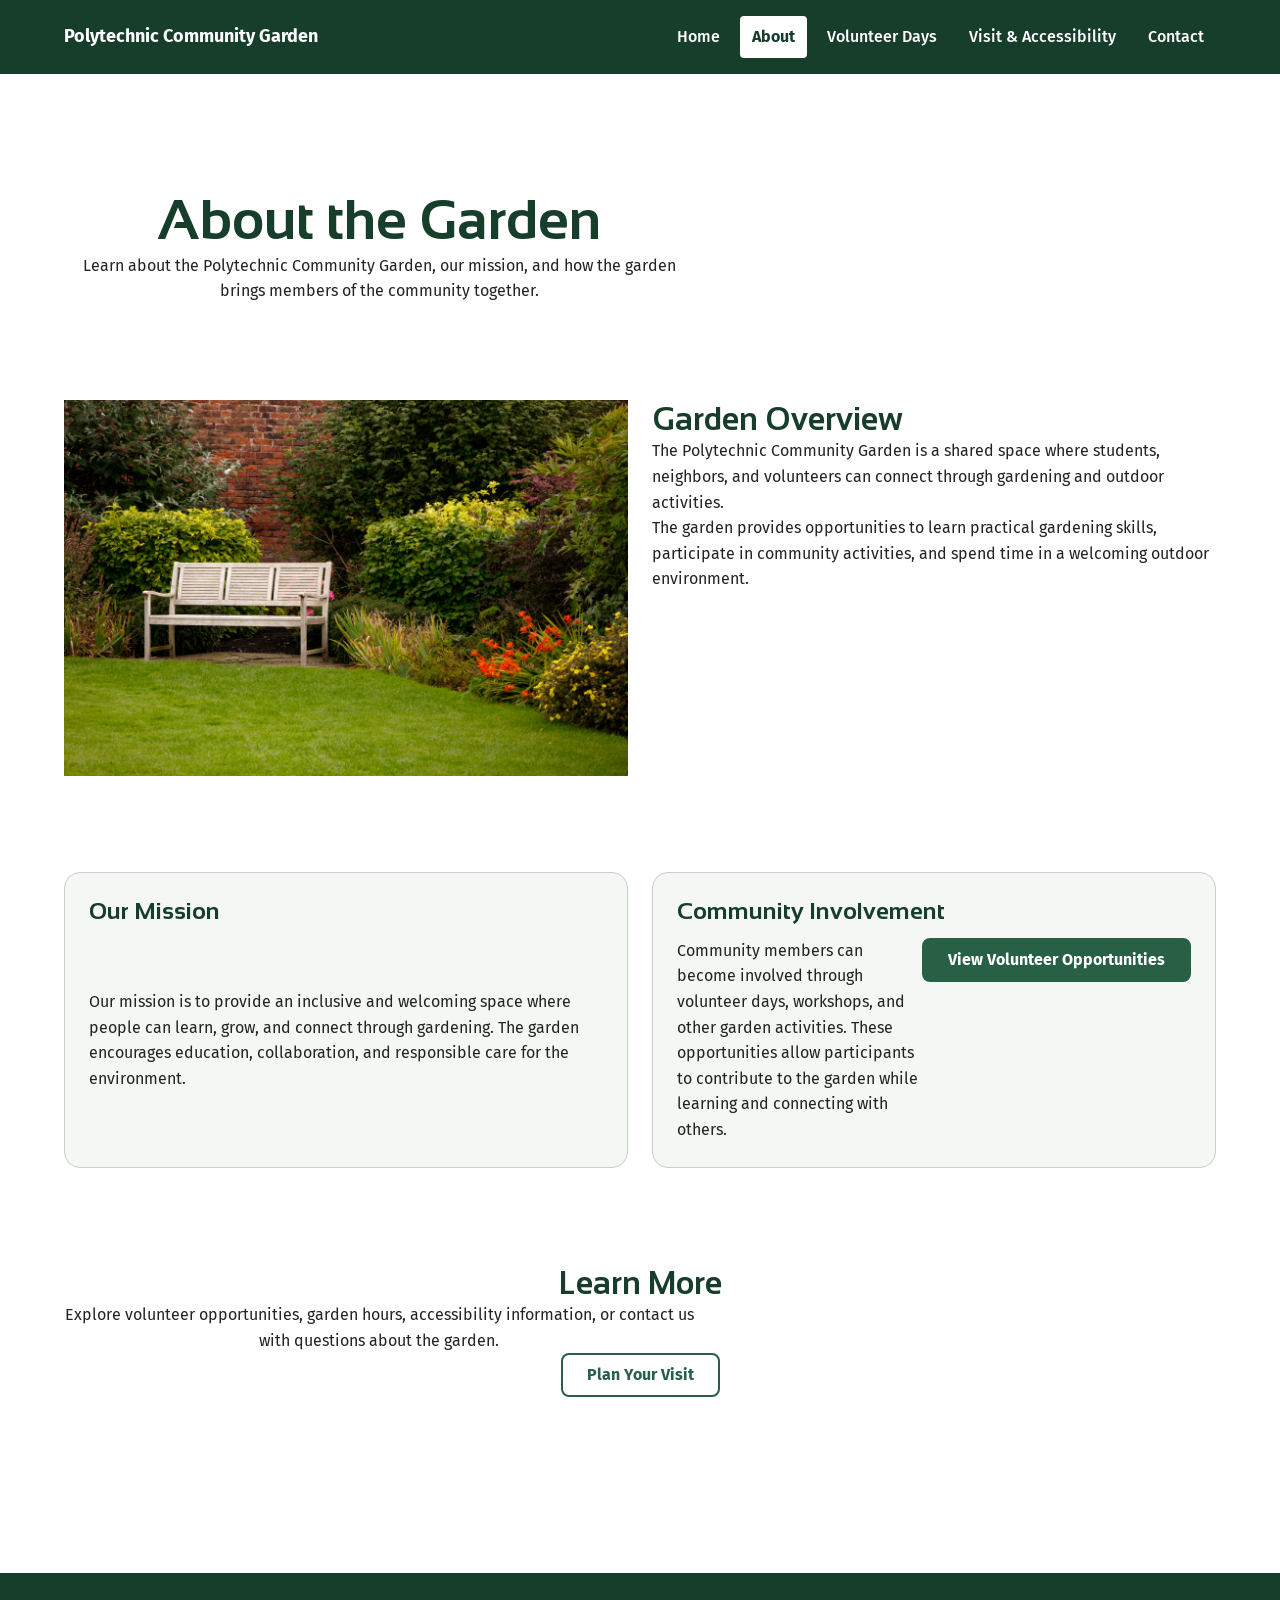
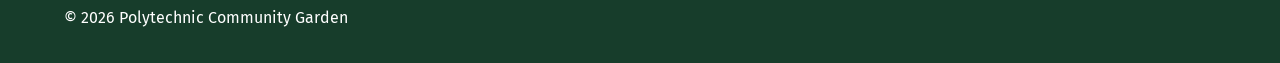
==== about.html @ c55fcea5 "Added about page + image" ====
<!DOCTYPE html>
<html lang="en">
<head>
  <meta charset="UTF-8">
  <meta name="viewport" content="width=device-width, initial-scale=1.0">
  <meta name="description" content="About Polytechnic Community Garden.">
  <title>Polytechnic Community Garden | About </title>
  <link rel="stylesheet" href="styles.css">
</head>

<body>
  <header class="site-header">
    <div class="container site-header__inner">
      <a class="site-brand" href="index.html">Polytechnic Community Garden</a>

      <nav class="site-nav" aria-label="Main navigation">
        <ul class="site-nav__list">
          <li><a class="site-nav__link" href="index.html">Home</a></li>
          <li><a class="site-nav__link" href="about.html" aria-current="page" >About</a></li>
          <li><a class="site-nav__link" href="volunteer.html">Volunteer Days</a></li>
          <li><a class="site-nav__link" href="visit.html">Visit &amp; Accessibility</a></li>
          <li><a class="site-nav__link" href="contact.html">Contact</a></li>
        </ul>
      </nav>
    </div>
  </header>

  
   <main class="site-main" id="main-content">

    <!-- Page Introduction -->
        <section class="section" aria-labelledby="about-title">
            <div class="container">
            <div class="hero-content">
                <h1 id="about-title">About the Garden</h1>
                <p>
                Learn about the Polytechnic Community Garden, our mission,
                and how the garden brings members of the community together.
                </p>
            </div>
            </div>
        </section>

        <!-- Garden Overview -->
        <section class="section" aria-labelledby="overview-title">
            <div class="container content-grid">

            <div>
                <img
                src="assets/bench.jpg"
                alt="Wooden bench surrounded by green shrubs and colorful flowers in a garden"
                width="800"
                height="600">
            </div>

            <div>
                <h2 id="overview-title">Garden Overview</h2>
                <p>
                The Polytechnic Community Garden is a shared space where
                students, neighbors, and volunteers can connect through
                gardening and outdoor activities.
                </p>
                <p>
                The garden provides opportunities to learn practical gardening
                skills, participate in community activities, and spend time
                in a welcoming outdoor environment.
                </p>
            </div>

            </div>
        </section>

        <!-- Mission and Community Involvement -->
        <section class="section" aria-label="Garden mission and community involvement">
            <div class="container card-grid">

            <article class="card">
                <h2 class="card__title">Our Mission</h2>
                <p>
                Our mission is to provide an inclusive and welcoming space
                where people can learn, grow, and connect through gardening.
                The garden encourages education, collaboration, and responsible
                care for the environment.
                </p>
            </article>

            <article class="card">
                <h2 class="card__title">Community Involvement</h2>
                <p>
                Community members can become involved through volunteer days,
                workshops, and other garden activities. These opportunities
                allow participants to contribute to the garden while learning
                and connecting with others.
                </p>

                <a class="button" href="volunteer.html">
                View Volunteer Opportunities
                </a>
            </article>

            </div>
        </section>

        <!-- Additional Information -->
        <section class="section">
            <div class="container u-text-center">
            <h2>Learn More</h2>
            <p>
                Explore volunteer opportunities, garden hours, accessibility
                information, or contact us with questions about the garden.
            </p>

            <a class="button button--secondary" href="visit.html">
                Plan Your Visit
            </a>
            </div>
        </section>

    </main>
  
   <footer class="site-footer">
    <div class="container">
      <p>&copy; 2026 Polytechnic Community Garden</p>
    </div>
  </footer>
</body>
</html>
---- styles.css ----
/* Polytechnic Community Garden - Combined production stylesheet */
/* Order: reset -> base -> layout -> components -> utilities -> states -> overrides -> print */
@layer reset, base, layout, components, utilities, states, overrides;


/* ===== RESET ===== */
@layer reset {
  *, *::before, *::after { 
   box-sizing: border-box; 
  }
 
  html { 
   -webkit-text-size-adjust: 100%; 
  }
 
  body, 
  h1, 
  h2, 
  h3, 
  p, 
  ul,
  ol, 
  figure { 
   margin: 0; 
  }
 
  ul, 
  ol { 
   padding: 0; 
  }
 
  img, 
  picture { 
   display: block; 
   max-width: 100%; 
  }
 
  img { 
   height: auto; 
  }
 
  button, 
  input,  
  select, 
  textarea { 
   font: inherit; 
   color: inherit; 
  }
 
  table { 
   border-collapse: collapse; 
   border-spacing: 0; 
  }
}

/* ===== WEB FONTS =====
   Source: Google Fonts
   License: SIL Open Font License 1.1
   Format: WOFF2
   Loading: font-display: swap
*/

@font-face {
  font-family: "Fira Sans";
  src: url("assets/fonts/FiraSans-Light.woff2") format("woff2");
  font-weight: 300;
  font-style: normal;
  font-display: swap;
}

@font-face {
  font-family: "Fira Sans";
  src: url("assets/fonts/FiraSans-Regular.woff2") format("woff2");
  font-weight: 400;
  font-style: normal;
  font-display: swap;
}

@font-face {
  font-family: "Fira Sans";
  src: url("assets/fonts/FiraSans-Medium.woff2") format("woff2");
  font-weight: 500;
  font-style: normal;
  font-display: swap;
}

@font-face {
  font-family: "Fira Sans";
  src: url("assets/fonts/FiraSans-Bold.woff2") format("woff2");
  font-weight: 700;
  font-style: normal;
  font-display: swap;
}

@font-face {
  font-family: "Sansation";
  src: url("assets/fonts/Sansation-Light.woff2") format("woff2");
  font-weight: 300;
  font-style: normal;
  font-display: swap;
}

@font-face {
  font-family: "Sansation";
  src: url("assets/fonts/Sansation-Regular.woff2") format("woff2");
  font-weight: 400;
  font-style: normal;
  font-display: swap;
}

@font-face {
  font-family: "Sansation";
  src: url("assets/fonts/Sansation-Bold.woff2") format("woff2");
  font-weight: 700;
  font-style: normal;
  font-display: swap;
}

/* ===== BASE ===== */
@layer base {
  :root {
    --color-primary-900: #173d2b;
    --color-primary-700: #276044;
    --color-primary-500: #3f7d58;
    --color-primary-100: #e7f0e9;
    --color-accent-700: #76521d;
    --color-accent-100: #f5ead5;
    --color-text: #202520;
    --color-text-muted: #59625b;
    --color-background: #ffffff;
    --color-surface: #f5f7f4;
    --color-border: #c9d0ca;
    --color-error: #a32929;
    --color-success: #28613d;
    --font-family-base: "Fira Sans", Arial, Helvetica, sans-serif;
    --font-family-heading: "Sansation", Arial, Helvetica, sans-serif;
    --font-size-sm: .875rem;
    --font-size-base: 1rem;
    --font-size-md: 1.125rem;
    --font-size-lg: 1.5rem;
    --font-size-xl: 2rem;
    --font-size-2xl: clamp(2rem, 5vw, 3.5rem);
    --line-height-tight: 1.2;
    --line-height-base: 1.6;
    --space-1: .25rem;
    --space-2: .5rem;
    --space-3: .75rem;
    --space-4: 1rem;
    --space-5: 1.5rem;
    --space-6: 2rem;
    --space-7: 3rem;
    --space-8: 4rem;
    --radius-sm: .25rem;
    --radius-md: .5rem;
    --radius-lg: 1rem;
    --content-width: 72rem;
    --content-width-narrow: 48rem;
    --focus-color: #155eef;
    --focus-width: .1875rem;
    --focus-offset: .1875rem;
    --card-background: var(--color-surface);
    --card-border: var(--color-border);
    --card-radius: var(--radius-lg);
    --card-padding: var(--space-5);
  }
  html { color-scheme: light; scroll-behavior: smooth; }
  body {
   min-height: 100vh;
   background: var(--color-background); 
   color: var(--color-text); 
   font-family: var(--font-family-base); font-size: var(--font-size-base); line-height: var(--line-height-base); }
  
  h1, h2, h3 { 
   font-family: var(--font-family-heading);
   color: var(--color-primary-900);
   line-height: var(--line-height-tight);
    }
  
  h1 { font-size: var(--font-size-2xl); }
  h2 { font-size: var(--font-size-xl); }
  h3 { font-size: var(--font-size-lg); }
  p { max-width: 70ch; }
  
  a { 
    color: var(--color-primary-700); text-decoration-thickness: .1em; text-underline-offset: .15em; 
  }
}

/* ===== LAYOUT ===== */
@layer layout {
  .container { 
   width: min(100% - 2rem, var(--content-width)); margin-inline: auto; 
  }
 
  .container--narrow { 
   width: min(100% - 2rem, var(--content-width-narrow)); 
   margin-inline: auto; 
  }
 
  .site-main {
   padding-block: var(--space-6); 
  }
 
  .section { 
   padding-block: var(--space-7); 
  }
 
  .stack, 
  .content-grid, 
  .card-grid { 
   display: grid; gap: var(--space-5);
  }
 
  .content-grid, 
  .card-grid {
   grid-template-columns: 1fr;
  }
 
  @media (min-width: 48rem) {
    .content-grid, 
    .card-grid { 
     grid-template-columns: repeat(2, minmax(0, 1fr)); 
    }
  }
  @media (min-width: 64rem) {
    .card-grid { 
      grid-template-columns:repeat(auto-fit,minmax(18rem,1fr));
    }
    .site-main { 
     padding-block: var(--space-8); 
    }
  }
}


/* ===== COMPONENTS ===== */
@layer components {
  .site-header { 
   background: var(--color-primary-900); 
   color: var(--color-background);
  }
  .hero {
   display: grid;
   gap: var(--space-5);
   justify-items: center;
  }
 
 .hero-content {
   text-align: center;
   max-width: 70ch;
  }
 
 .hero-image img {
   max-width: 100%;
   height: auto;
   border-radius: var(--radius-md);
  }
 
  .site-header__inner { 
   display: flex; 
   flex-wrap: wrap; 
   align-items: center; 
   justify-content: space-between; 
   gap: var(--space-4); 
   padding-block: var(--space-4); 
  }
 
  .site-brand { 
   color: inherit; 
   font-size: var(--font-size-md); 
   font-weight: 700; 
   text-decoration: none; 
  }
 
  .site-nav__list { 
   display: flex; 
   flex-wrap: wrap; 
   gap: var(--space-2); 
   list-style: none; 
  }
 
  .site-nav__link { 
   display: inline-block; 
   padding: var(--space-2) var(--space-3); 
   border-radius: var(--radius-sm); 
   color: inherit; 
   text-decoration: none; 
   font-weight:500;
  }
 
  .card { 
   padding: var(--card-padding); 
   border: 1px solid var(--card-border); 
   border-radius: var(--card-radius); 
   background: var(--card-background); 
  }
 
  .card > * + * { 
   margin-top: var(--space-3); 
  }

  @supports (container-type:inline-size){

    .card-grid{
      container-type:inline-size;
    }

  }

 @container (min-width:30rem){
  .card{
    display:grid;
    grid-template-columns:1fr auto;
    align-items:start;
  }
  .card__title{
    grid-column:1 / -1;
  }

}
 
  .card__title { 
   font-size: var(--font-size-lg); 
  }

   /* Decorative section icon */
  .section-icon {
    width: 2rem;
    height: 2rem;
    vertical-align: middle;
    margin-right: var(--space-2);
  }

  .button { 
   display: inline-flex; 
   align-items: center; 
   justify-content: center; 
   min-height: 2.75rem; 
   padding: var(--space-3) var(--space-5); 
   border: 2px solid var(--color-primary-700); 
   border-radius: var(--radius-md); 
   background: var(--color-primary-700); 
   color: #fff; 
   font-weight: 700; 
   line-height: 1; 
   text-decoration: none; 
   cursor: pointer; 
  }
 
  .button--secondary { 
   background: transparent; 
   color: var(--color-primary-700); 
  }
 
  .callout { 
   padding: var(--space-5); 
   border-inline-start: .3rem solid var(--color-primary-500); 
   background: var(--color-primary-100); 
  }
 
  .callout > * + * { 
   margin-top: var(--space-2); 
  }
 
  .callout--warning { 
   border-inline-start-color: var(--color-accent-700); 
   background: var(--color-accent-100); 
  }
 
  .form { 
   display: grid; 
   gap: var(--space-5); 
  }
 
  .form-field { 
   display: grid; 
   gap: var(--space-2); 
  }
 
  .form-field__label { 
   font-weight: 700; 
  }
 
  .form-field__required { 
   color: var(--color-error); 
  }
 
  .form-field__control { 
   width: 100%; 
   min-height: 2.75rem; 
   padding: var(--space-3); 
   border: 1px solid var(--color-border); 
   border-radius: var(--radius-sm); 
   background: var(--color-background); 
  }
 
  textarea.form-field__control { 
   min-height: 8rem; 
   resize: vertical; 
  }
 
  .form-field__help { 
   color: var(--color-text-muted); 
   font-size: var(--font-size-sm); 
  }
 
  .table-wrapper { 
   max-width: 100%; 
   overflow-x: auto; 
  }
 
  .data-table { 
   width: 100%; 
   border: 1px solid var(--color-border); 
  }
 
  .data-table th,
 .data-table td { 
  padding: var(--space-3); 
  border-bottom: 1px solid var(--color-border); 
  text-align: left; 
  vertical-align: top; 
 }
 
  .data-table th { 
   background: var(--color-primary-100); 
   color: var(--color-primary-900); 
  }
 
  .data-table tbody tr:last-child td { 
   border-bottom: 0; 
  }
  .site-footer { 
   margin-top: var(--space-8); 
   padding-block: var(--space-6); 
   background: var(--color-primary-900); 
   color: #fff; 
  }
 
  .site-footer a { 
   color: inherit;
  }
}


/* ===== UTILITIES ===== */
@layer utilities {
  .u-visually-hidden { 
   position: absolute !important; 
   width: 1px !important; 
   height: 1px !important; 
   padding: 0 !important; 
   margin: -1px !important; 
   overflow: hidden !important; 
   clip-path: inset(50%) !important;
   clip: rect(0, 0, 0, 0) !important; 
   white-space: nowrap !important; 
   border: 0 !important; 
  }
 
  .u-text-center { 
   text-align: center !important; 
  }
 
  .u-flow > * + * { 
   margin-top: var(--space-4) !important; 
  }
 
  .u-margin-top-0 { 
   margin-top: 0 !important; 
  }
 
  .u-full-width { 
   width: 100% !important; 
  }
}


/* ===== STATES ===== */
@layer states {
  :where(a, button, input, select, textarea, summary):focus-visible {
   outline: var(--focus-width) solid var(--focus-color); 
   outline-offset: var(--focus-offset); 
  }
 
  .site-nav__link:hover { 
   background: rgb(255 255 255 / 15%); 
  }
 
  .site-nav__link[aria-current="page"] { 
   background: var(--color-background); 
   color: var(--color-primary-900); 
   font-weight: 700; 
  }
 
  .button:hover { 
   background: var(--color-primary-900); 
   border-color: var(--color-primary-900); 
  }
 
  .button--secondary:hover { 
   background: var(--color-primary-100); 
   color: var(--color-primary-900); 
  }
 
  .form-field__control:focus-visible { 
   border-color: var(--focus-color); 
  }
 
  .form-field__control:user-invalid { 
   border-color: var(--color-error); 
  }
 
  .button:disabled, 
 .form-field__control:disabled { 
  cursor: not-allowed; 
  opacity: .6; 
 }
}


/* ===== OVERRIDES ===== */
@layer overrides {
}


/* ===== PRINT ===== */
@media (prefers-reduced-motion: reduce){
  html{
    scroll-behavior:auto;
  }
  *,
  *::before,
  *::after{
    animation:none !important;
    transition:none !important;
  }

}

@media print {
  @page { margin: 1.5cm; }
  body { 
   background: #fff; 
   color: #000; 
   font-family: Georgia, "Times New Roman", serif; 
   font-size: 11pt; 
   line-height: 1.4; 
  }
 
  .site-header, 
  .site-nav, 
  .site-footer, 
  .button, 
  .no-print { 
   display: none !important; 
  }
 
  .container, 
  .container--narrow { 
   width: 100%; 
   max-width: none; 
  }
 
  .site-main, 
  .section { 
   padding: 0; 
  }
 
  h1,
  h2, 
  h3 { 
   color: #000; 
   break-after: avoid; 
  }
 
  p,
  li, 
  table { 
   orphans: 3; 
   widows: 3;
  }
 
  .card, 
  .callout { 
    border: 1px solid #777; 
    background: transparent; 
    break-inside: avoid; 
  }
 
  .table-wrapper { 
   overflow: visible; 
  }
 
  .data-table { 
   font-size: 10pt; 
  }
 
  a { 
   color: #000; 
   text-decoration: underline; 
  }
 
  a[href^="http"]::after { 
   content: " (" attr(href) ")"; 
   font-size: .85em; 
  }
 
  img { 
   max-width: 100% !important; 
   break-inside: avoid; }
}

/* Contact Form */
.contact-form {
  max-width: 650px;
  margin-top: 2rem;
}

.form-field {
  display: flex;
  flex-direction: column;
  gap: 0.5rem;
  margin-bottom: 1.5rem;
}

.form-field label {
  font-weight: 600;
}

.form-field input,
.form-field textarea {
  width: 100%;
  padding: 0.75rem;
  border: 1px solid #767676;
  border-radius: 4px;
  font: inherit;
  background-color: #fff;
  color: #222;
}

.form-field textarea {
  resize: vertical;
  min-height: 120px;
}

/* Keyboard accessibility */
.form-field input:focus-visible,
.form-field textarea:focus-visible,
.contact-form button:focus-visible {
  outline: 3px solid #1a5f3c;
  outline-offset: 3px;
}

/* Submit Button */
.contact-form .button {
  padding: 0.75rem 1.5rem;
  border: 2px solid #1a5f3c;
  border-radius: 4px;
  background-color: #1a5f3c;
  color: #fff;
  font: inherit;
  font-weight: 600;
  cursor: pointer;
}

.contact-form .button:hover {
  background-color: #12472d;
  border-color: #12472d;
}

/* Responsive */
@media (max-width: 600px) {
  .contact-form {
    width: 100%;
  }

  .form-field input,
  .form-field textarea {
    box-sizing: border-box;
  }

  .contact-form .button {
    width: 100%;
  }

}
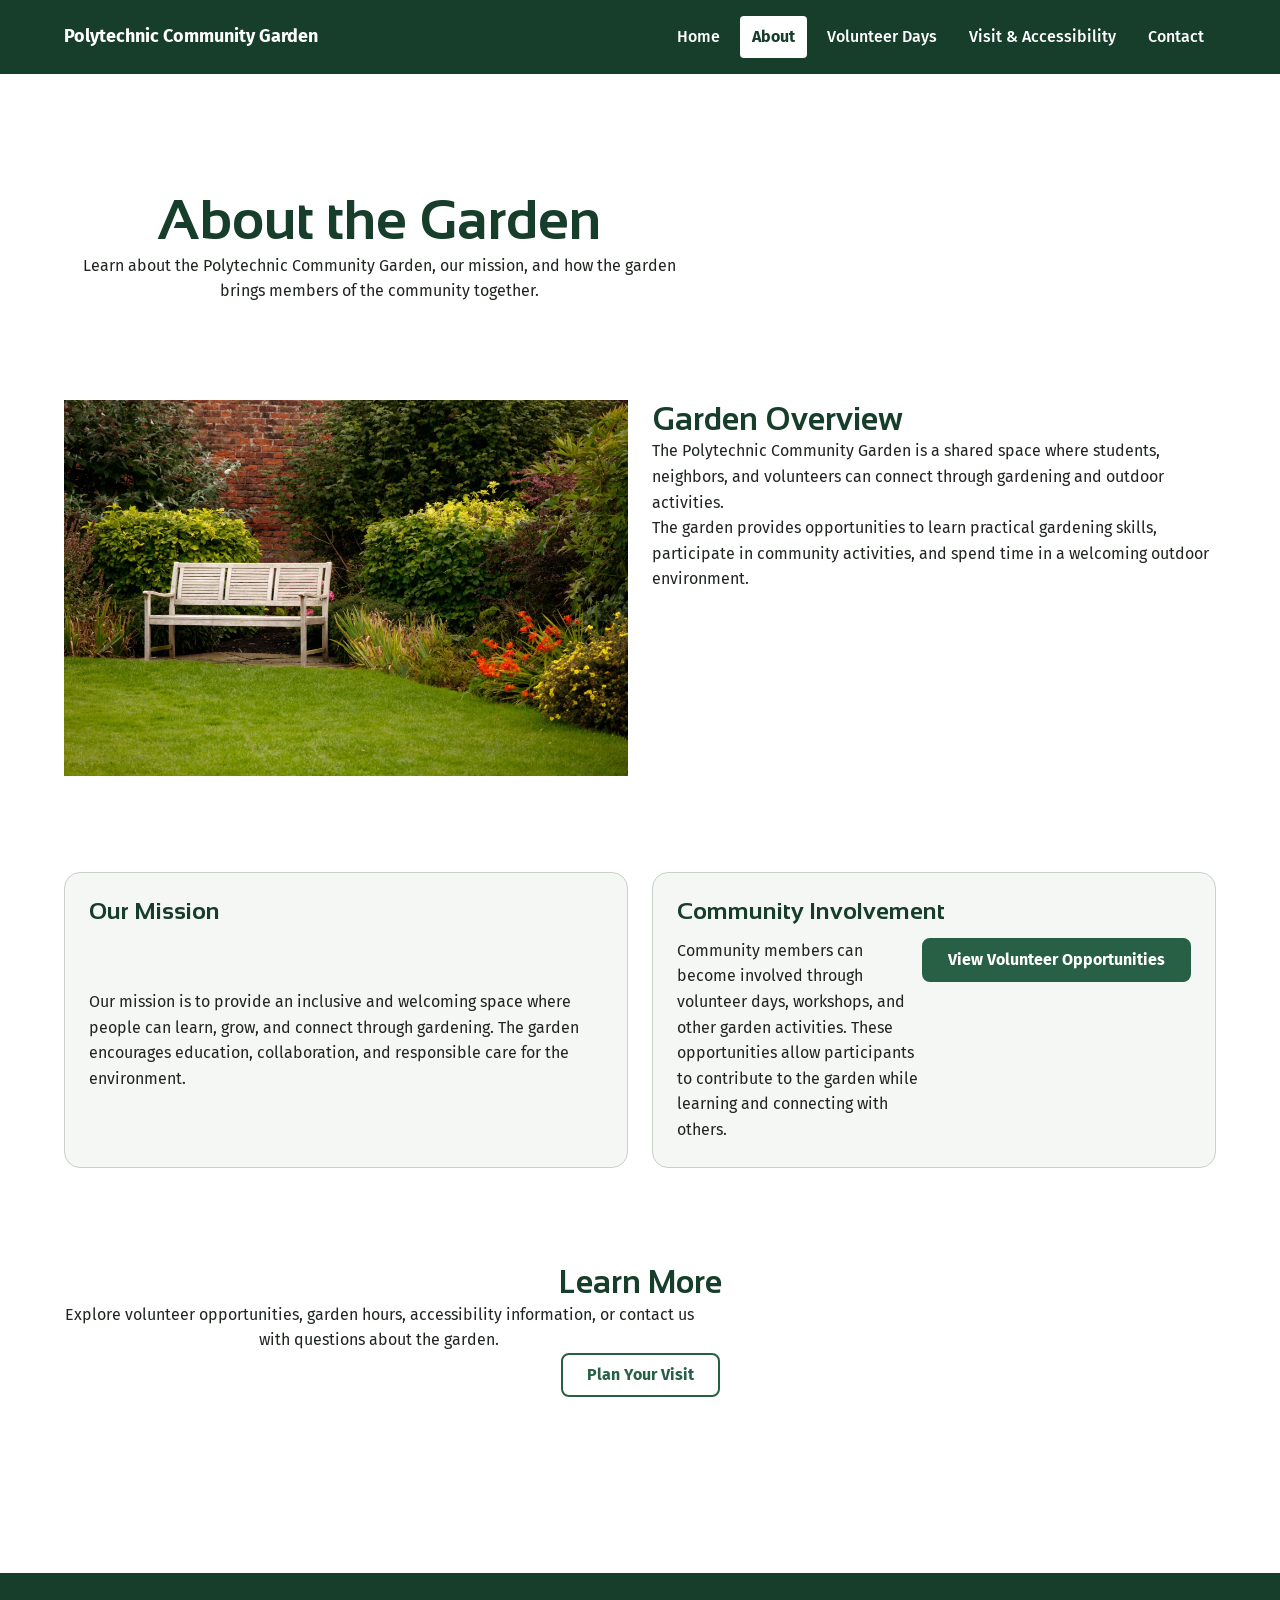
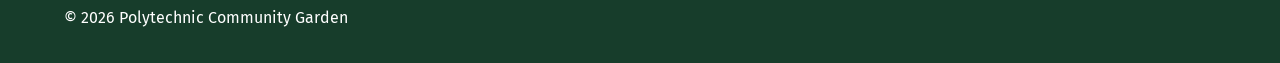
==== commit f75a406f: "Replace JPG images with WEBP format in about.html" ====
--- a/about.html
+++ b/about.html
@@ -4,7 +4,30 @@
   <meta charset="UTF-8">
   <meta name="viewport" content="width=device-width, initial-scale=1.0">
   <meta name="description" content="About Polytechnic Community Garden.">
-  <title>Polytechnic Community Garden | About </title>
+
+  <meta property="og:title"
+      content="About the Garden | Polytechnic Community Garden">
+
+  <meta property="og:description"
+        content="Learn about the Polytechnic Community Garden, its mission, community involvement, and opportunities to connect through gardening.">
+
+  <meta property="og:url"
+        content="https://nourxsbeta.github.io/polytechnic-garden/about.html">
+
+  <meta property="og:type"
+        content="website">
+
+  <meta property="og:image"
+        content="https://nourxsbeta.github.io/polytechnic-garden/assets/bench.webp">
+
+  <meta property="og:image:alt"
+        content="Wooden bench surrounded by green shrubs and colorful flowers in a garden">
+  <title>About | Polytechnic Community Garden</title>
+
+  <link
+    rel="canonical"
+    href="https://nourxsbeta.github.io/polytechnic-garden/about.html">
+    
   <link rel="stylesheet" href="styles.css">
 </head>
 
@@ -47,7 +70,7 @@
 
             <div>
                 <img
-                src="assets/bench.jpg"
+                src="assets/bench.webp"
                 alt="Wooden bench surrounded by green shrubs and colorful flowers in a garden"
                 width="800"
                 height="600">
